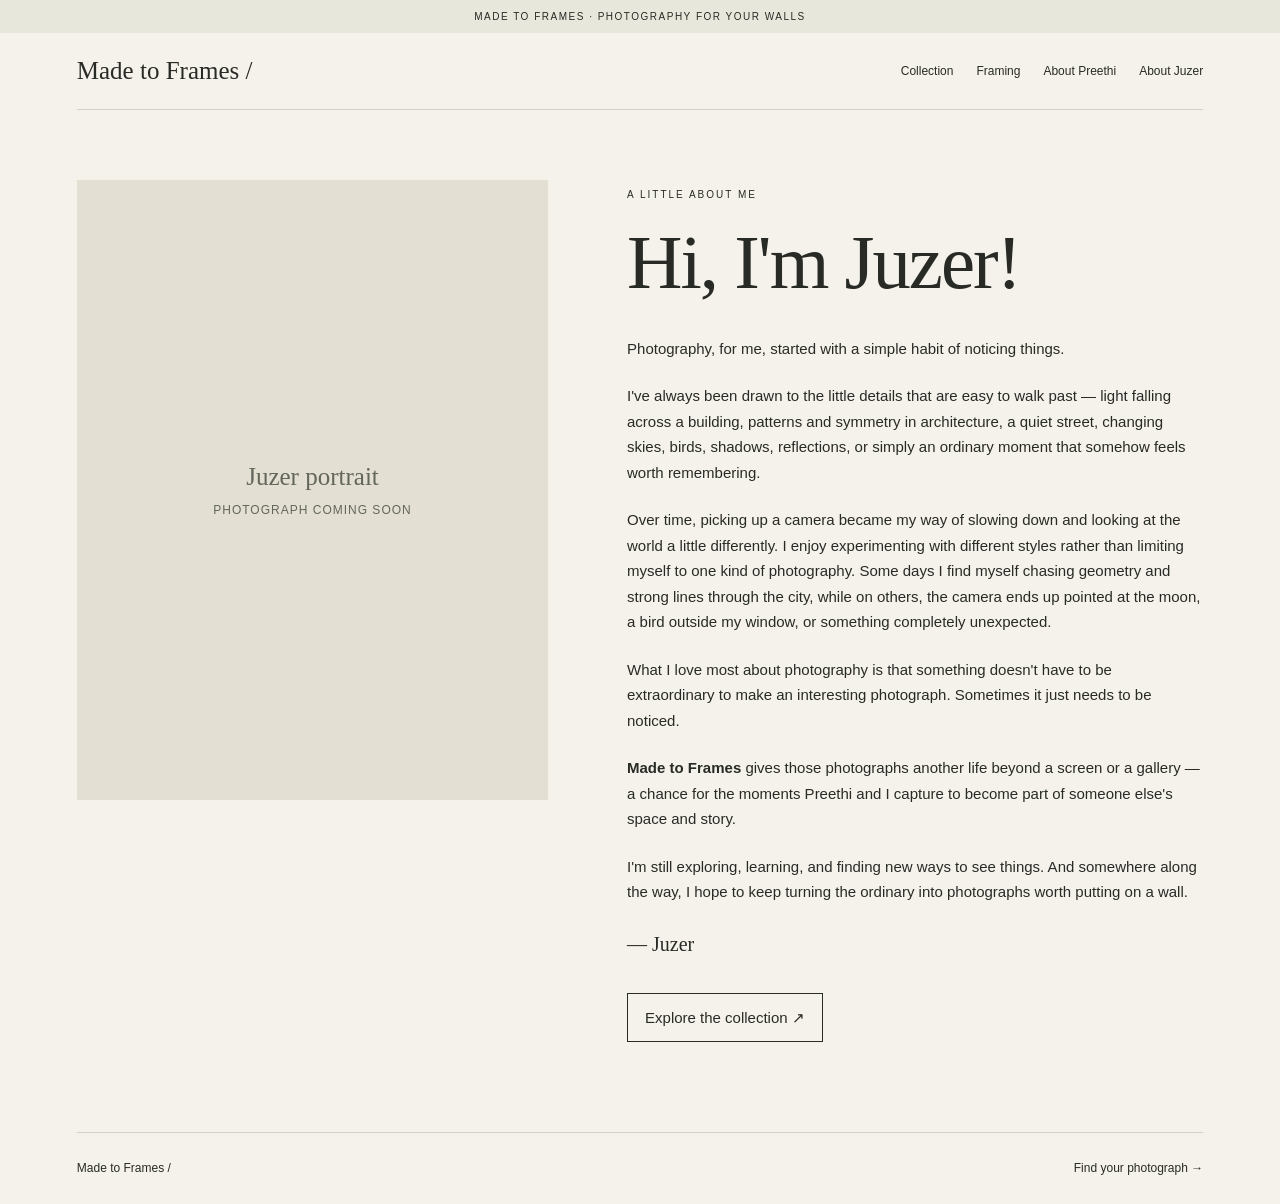
==== about-juzer.html @ ea9fee27 "Add Juzer About page" ====
<!doctype html><html lang="en"><head><meta charset="utf-8"><meta name="viewport" content="width=device-width,initial-scale=1"><title>About Juzer — Made to Frames</title><style>:root{--bg:#f5f2eb;--ink:#282b25;--line:#d3d1c6;--soft:#e8e7dc}*{box-sizing:border-box}body{margin:0;background:var(--bg);color:var(--ink);font:15px/1.7 Arial,sans-serif}a{color:inherit;text-decoration:none}.notice{text-align:center;padding:8px;font-size:10px;letter-spacing:1.5px;background:var(--soft)}header{margin:0 6%;padding:24px 0;border-bottom:1px solid var(--line);display:flex;justify-content:space-between;align-items:center;gap:20px}.logo{font:25px Georgia,serif}nav{display:flex;gap:23px;font-size:12px;flex-wrap:wrap}main{margin:0 6%}.about{padding:70px 0 90px;display:grid;grid-template-columns:.9fr 1.1fr;gap:7%;align-items:start}.portrait{background:#e4dfd3;min-height:620px;display:grid;place-items:center;text-align:center;padding:40px}.portrait-placeholder{font:25px Georgia,serif;color:#62665b}.portrait-placeholder small{display:block;font:12px Arial,sans-serif;margin-top:12px;letter-spacing:1px;text-transform:uppercase}.eyebrow{font-size:10px;letter-spacing:2px;text-transform:uppercase}h1{font:400 clamp(48px,6vw,86px)/1.02 Georgia,serif;letter-spacing:-2px;margin:18px 0 34px}.copy{max-width:680px}.copy p{margin:0 0 22px}.signature{font-family:Georgia,serif;font-size:20px}.button{cursor:pointer;border:1px solid var(--ink);padding:11px 17px;background:transparent;color:inherit;display:inline-block;margin-top:10px}.button:hover{background:var(--soft)}footer{display:flex;justify-content:space-between;gap:20px;margin:0 6%;padding:25px 0;border-top:1px solid var(--line);font-size:12px}@media(max-width:760px){header{align-items:flex-start;flex-direction:column}.about{grid-template-columns:1fr;padding:40px 0 60px}.portrait{min-height:430px}nav{width:100%;justify-content:space-between;gap:10px}}</style></head><body><div class="notice">MADE TO FRAMES · PHOTOGRAPHY FOR YOUR WALLS</div><header><a class="logo" href="index.html">Made to Frames /</a><nav><a href="index.html#collection">Collection</a><a href="index.html#frames">Framing</a><a href="about.html">About Preethi</a><a href="about-juzer.html">About Juzer</a></nav></header><main><section class="about"><div class="portrait"><div class="portrait-placeholder">Juzer portrait<small>Photograph coming soon</small></div></div><div class="copy"><span class="eyebrow">A little about me</span><h1>Hi, I'm Juzer!</h1><p>Photography, for me, started with a simple habit of noticing things.</p><p>I've always been drawn to the little details that are easy to walk past — light falling across a building, patterns and symmetry in architecture, a quiet street, changing skies, birds, shadows, reflections, or simply an ordinary moment that somehow feels worth remembering.</p><p>Over time, picking up a camera became my way of slowing down and looking at the world a little differently. I enjoy experimenting with different styles rather than limiting myself to one kind of photography. Some days I find myself chasing geometry and strong lines through the city, while on others, the camera ends up pointed at the moon, a bird outside my window, or something completely unexpected.</p><p>What I love most about photography is that something doesn't have to be extraordinary to make an interesting photograph. Sometimes it just needs to be noticed.</p><p><strong>Made to Frames</strong> gives those photographs another life beyond a screen or a gallery — a chance for the moments Preethi and I capture to become part of someone else's space and story.</p><p>I'm still exploring, learning, and finding new ways to see things. And somewhere along the way, I hope to keep turning the ordinary into photographs worth putting on a wall.</p><p class="signature">— Juzer</p><a class="button" href="index.html#collection">Explore the collection ↗</a></div></section></main><footer><span>Made to Frames /</span><a href="index.html#collection">Find your photograph →</a></footer></body></html>
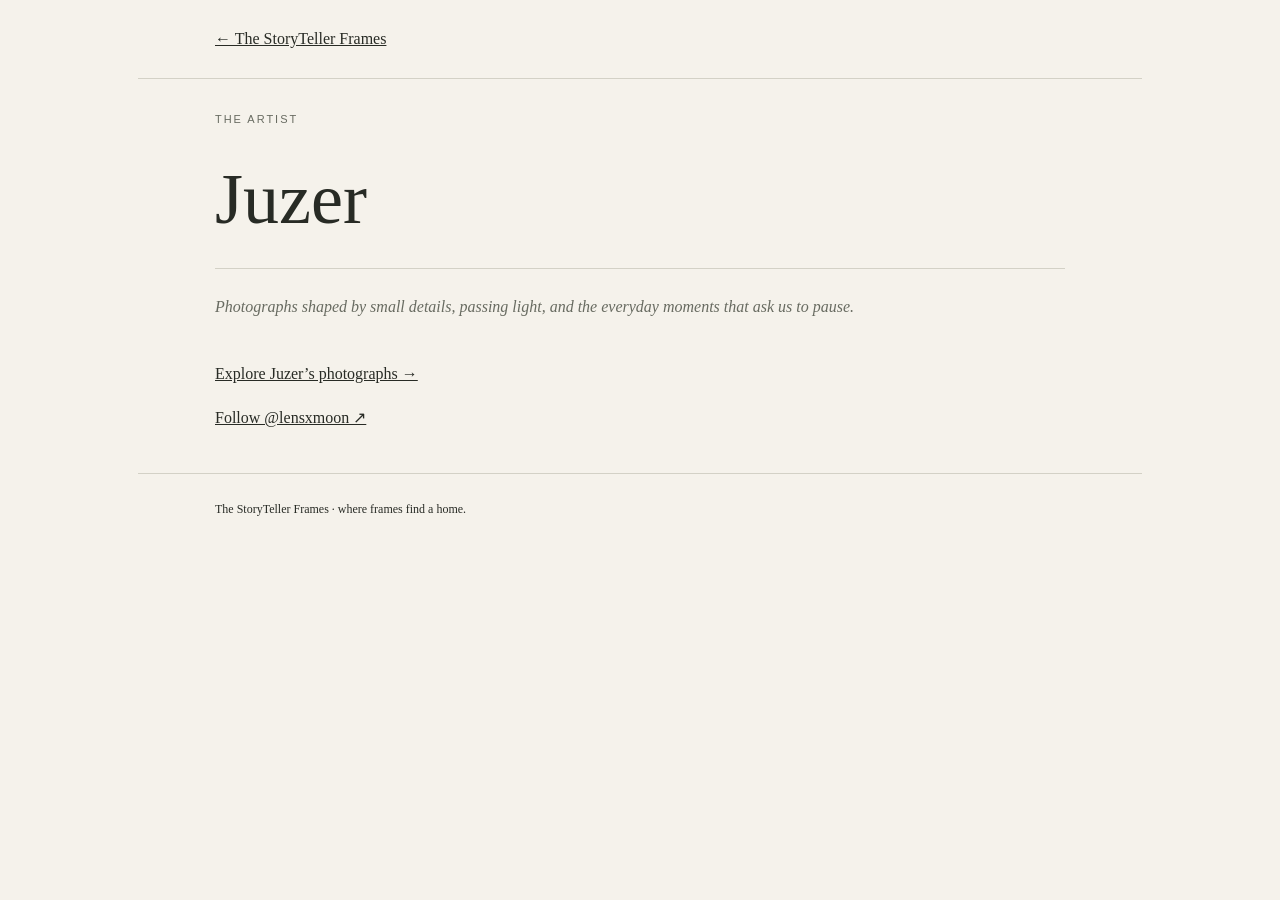
==== commit e6421683: "Build The StoryTeller Frames storefront and artist tools" ====
--- a/about-juzer.html
+++ b/about-juzer.html
@@ -1 +1 @@
-<!doctype html><html lang="en"><head><meta charset="utf-8"><meta name="viewport" content="width=device-width,initial-scale=1"><title>About Juzer — Made to Frames</title><style>:root{--bg:#f5f2eb;--ink:#282b25;--line:#d3d1c6;--soft:#e8e7dc}*{box-sizing:border-box}body{margin:0;background:var(--bg);color:var(--ink);font:15px/1.7 Arial,sans-serif}a{color:inherit;text-decoration:none}.notice{text-align:center;padding:8px;font-size:10px;letter-spacing:1.5px;background:var(--soft)}header{margin:0 6%;padding:24px 0;border-bottom:1px solid var(--line);display:flex;justify-content:space-between;align-items:center;gap:20px}.logo{font:25px Georgia,serif}nav{display:flex;gap:23px;font-size:12px;flex-wrap:wrap}main{margin:0 6%}.about{padding:70px 0 90px;display:grid;grid-template-columns:.9fr 1.1fr;gap:7%;align-items:start}.portrait{background:#e4dfd3;min-height:620px;display:grid;place-items:center;text-align:center;padding:40px}.portrait-placeholder{font:25px Georgia,serif;color:#62665b}.portrait-placeholder small{display:block;font:12px Arial,sans-serif;margin-top:12px;letter-spacing:1px;text-transform:uppercase}.eyebrow{font-size:10px;letter-spacing:2px;text-transform:uppercase}h1{font:400 clamp(48px,6vw,86px)/1.02 Georgia,serif;letter-spacing:-2px;margin:18px 0 34px}.copy{max-width:680px}.copy p{margin:0 0 22px}.signature{font-family:Georgia,serif;font-size:20px}.button{cursor:pointer;border:1px solid var(--ink);padding:11px 17px;background:transparent;color:inherit;display:inline-block;margin-top:10px}.button:hover{background:var(--soft)}footer{display:flex;justify-content:space-between;gap:20px;margin:0 6%;padding:25px 0;border-top:1px solid var(--line);font-size:12px}@media(max-width:760px){header{align-items:flex-start;flex-direction:column}.about{grid-template-columns:1fr;padding:40px 0 60px}.portrait{min-height:430px}nav{width:100%;justify-content:space-between;gap:10px}}</style></head><body><div class="notice">MADE TO FRAMES · PHOTOGRAPHY FOR YOUR WALLS</div><header><a class="logo" href="index.html">Made to Frames /</a><nav><a href="index.html#collection">Collection</a><a href="index.html#frames">Framing</a><a href="about.html">About Preethi</a><a href="about-juzer.html">About Juzer</a></nav></header><main><section class="about"><div class="portrait"><div class="portrait-placeholder">Juzer portrait<small>Photograph coming soon</small></div></div><div class="copy"><span class="eyebrow">A little about me</span><h1>Hi, I'm Juzer!</h1><p>Photography, for me, started with a simple habit of noticing things.</p><p>I've always been drawn to the little details that are easy to walk past — light falling across a building, patterns and symmetry in architecture, a quiet street, changing skies, birds, shadows, reflections, or simply an ordinary moment that somehow feels worth remembering.</p><p>Over time, picking up a camera became my way of slowing down and looking at the world a little differently. I enjoy experimenting with different styles rather than limiting myself to one kind of photography. Some days I find myself chasing geometry and strong lines through the city, while on others, the camera ends up pointed at the moon, a bird outside my window, or something completely unexpected.</p><p>What I love most about photography is that something doesn't have to be extraordinary to make an interesting photograph. Sometimes it just needs to be noticed.</p><p><strong>Made to Frames</strong> gives those photographs another life beyond a screen or a gallery — a chance for the moments Preethi and I capture to become part of someone else's space and story.</p><p>I'm still exploring, learning, and finding new ways to see things. And somewhere along the way, I hope to keep turning the ordinary into photographs worth putting on a wall.</p><p class="signature">— Juzer</p><a class="button" href="index.html#collection">Explore the collection ↗</a></div></section></main><footer><span>Made to Frames /</span><a href="index.html#collection">Find your photograph →</a></footer></body></html>+<!doctype html><html lang="en"><head><meta charset="utf-8"><meta name="viewport" content="width=device-width,initial-scale=1"><title>About Juzer — The StoryTeller Frames</title><meta name="viewport" content="width=device-width,initial-scale=1"><style>body{margin:0;background:#f5f2eb;color:#282b25;font:16px/1.75 Georgia,serif}header,main,footer{margin:auto;max-width:850px;padding:25px 6%}header,footer{border-bottom:1px solid #d3d1c6}footer{border-top:1px solid #d3d1c6;border-bottom:0;font-size:12px}a{color:inherit}h1{font-size:clamp(42px,8vw,72px);font-weight:400;line-height:1.05;margin:30px 0}.eyebrow{font:11px Arial,sans-serif;letter-spacing:.18em;text-transform:uppercase;color:#686b61}.note{padding:24px 0;border-top:1px solid #d3d1c6;color:#686b61;font:italic 16px/1.7 Georgia,serif}</style></head><body><header><a href="index.html">← The StoryTeller Frames</a></header><main><span class="eyebrow">The artist</span><h1>Juzer</h1><p class="note">Photographs shaped by small details, passing light, and the everyday moments that ask us to pause.</p><p><a href="artist.html?artist=Juzer">Explore Juzer’s photographs →</a></p><p><a href="https://www.instagram.com/lensxmoon/" target="_blank" rel="noopener">Follow @lensxmoon ↗</a></p></main><footer>The StoryTeller Frames · where frames find a home.</footer></body></html>
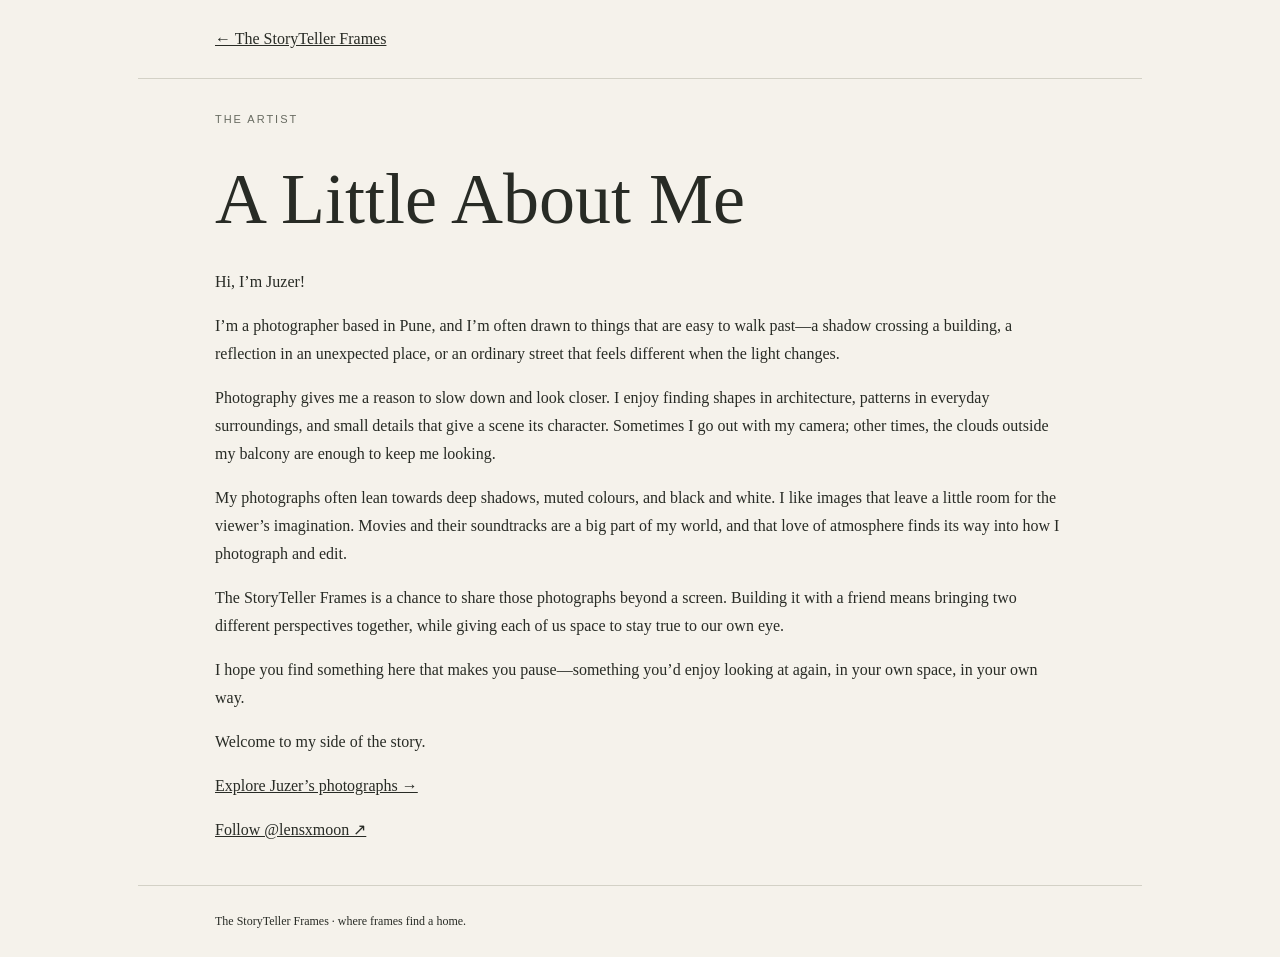
==== commit d2110feb: "Add Juzer's approved artist biography" ====
--- a/about-juzer.html
+++ b/about-juzer.html
@@ -1 +1 @@
-<!doctype html><html lang="en"><head><meta charset="utf-8"><meta name="viewport" content="width=device-width,initial-scale=1"><title>About Juzer — The StoryTeller Frames</title><meta name="viewport" content="width=device-width,initial-scale=1"><style>body{margin:0;background:#f5f2eb;color:#282b25;font:16px/1.75 Georgia,serif}header,main,footer{margin:auto;max-width:850px;padding:25px 6%}header,footer{border-bottom:1px solid #d3d1c6}footer{border-top:1px solid #d3d1c6;border-bottom:0;font-size:12px}a{color:inherit}h1{font-size:clamp(42px,8vw,72px);font-weight:400;line-height:1.05;margin:30px 0}.eyebrow{font:11px Arial,sans-serif;letter-spacing:.18em;text-transform:uppercase;color:#686b61}.note{padding:24px 0;border-top:1px solid #d3d1c6;color:#686b61;font:italic 16px/1.7 Georgia,serif}</style></head><body><header><a href="index.html">← The StoryTeller Frames</a></header><main><span class="eyebrow">The artist</span><h1>Juzer</h1><p class="note">Photographs shaped by small details, passing light, and the everyday moments that ask us to pause.</p><p><a href="artist.html?artist=Juzer">Explore Juzer’s photographs →</a></p><p><a href="https://www.instagram.com/lensxmoon/" target="_blank" rel="noopener">Follow @lensxmoon ↗</a></p></main><footer>The StoryTeller Frames · where frames find a home.</footer></body></html>
+<!doctype html><html lang="en"><head><meta charset="utf-8"><meta name="viewport" content="width=device-width,initial-scale=1"><title>About Juzer — The StoryTeller Frames</title><meta name="viewport" content="width=device-width,initial-scale=1"><style>body{margin:0;background:#f5f2eb;color:#282b25;font:16px/1.75 Georgia,serif}header,main,footer{margin:auto;max-width:850px;padding:25px 6%}header,footer{border-bottom:1px solid #d3d1c6}footer{border-top:1px solid #d3d1c6;border-bottom:0;font-size:12px}a{color:inherit}h1{font-size:clamp(42px,8vw,72px);font-weight:400;line-height:1.05;margin:30px 0}.eyebrow{font:11px Arial,sans-serif;letter-spacing:.18em;text-transform:uppercase;color:#686b61}.note{padding:24px 0;border-top:1px solid #d3d1c6;color:#686b61;font:italic 16px/1.7 Georgia,serif}</style></head><body><header><a href="index.html">← The StoryTeller Frames</a></header><main><span class="eyebrow">The artist</span><h1>A Little About Me</h1><p>Hi, I’m Juzer!</p><p>I’m a photographer based in Pune, and I’m often drawn to things that are easy to walk past—a shadow crossing a building, a reflection in an unexpected place, or an ordinary street that feels different when the light changes.</p><p>Photography gives me a reason to slow down and look closer. I enjoy finding shapes in architecture, patterns in everyday surroundings, and small details that give a scene its character. Sometimes I go out with my camera; other times, the clouds outside my balcony are enough to keep me looking.</p><p>My photographs often lean towards deep shadows, muted colours, and black and white. I like images that leave a little room for the viewer’s imagination. Movies and their soundtracks are a big part of my world, and that love of atmosphere finds its way into how I photograph and edit.</p><p>The StoryTeller Frames is a chance to share those photographs beyond a screen. Building it with a friend means bringing two different perspectives together, while giving each of us space to stay true to our own eye.</p><p>I hope you find something here that makes you pause—something you’d enjoy looking at again, in your own space, in your own way.</p><p>Welcome to my side of the story.</p><p><a href="artist.html?artist=Juzer">Explore Juzer’s photographs →</a></p><p><a href="https://www.instagram.com/lensxmoon/" target="_blank" rel="noopener">Follow @lensxmoon ↗</a></p></main><footer>The StoryTeller Frames · where frames find a home.</footer></body></html>
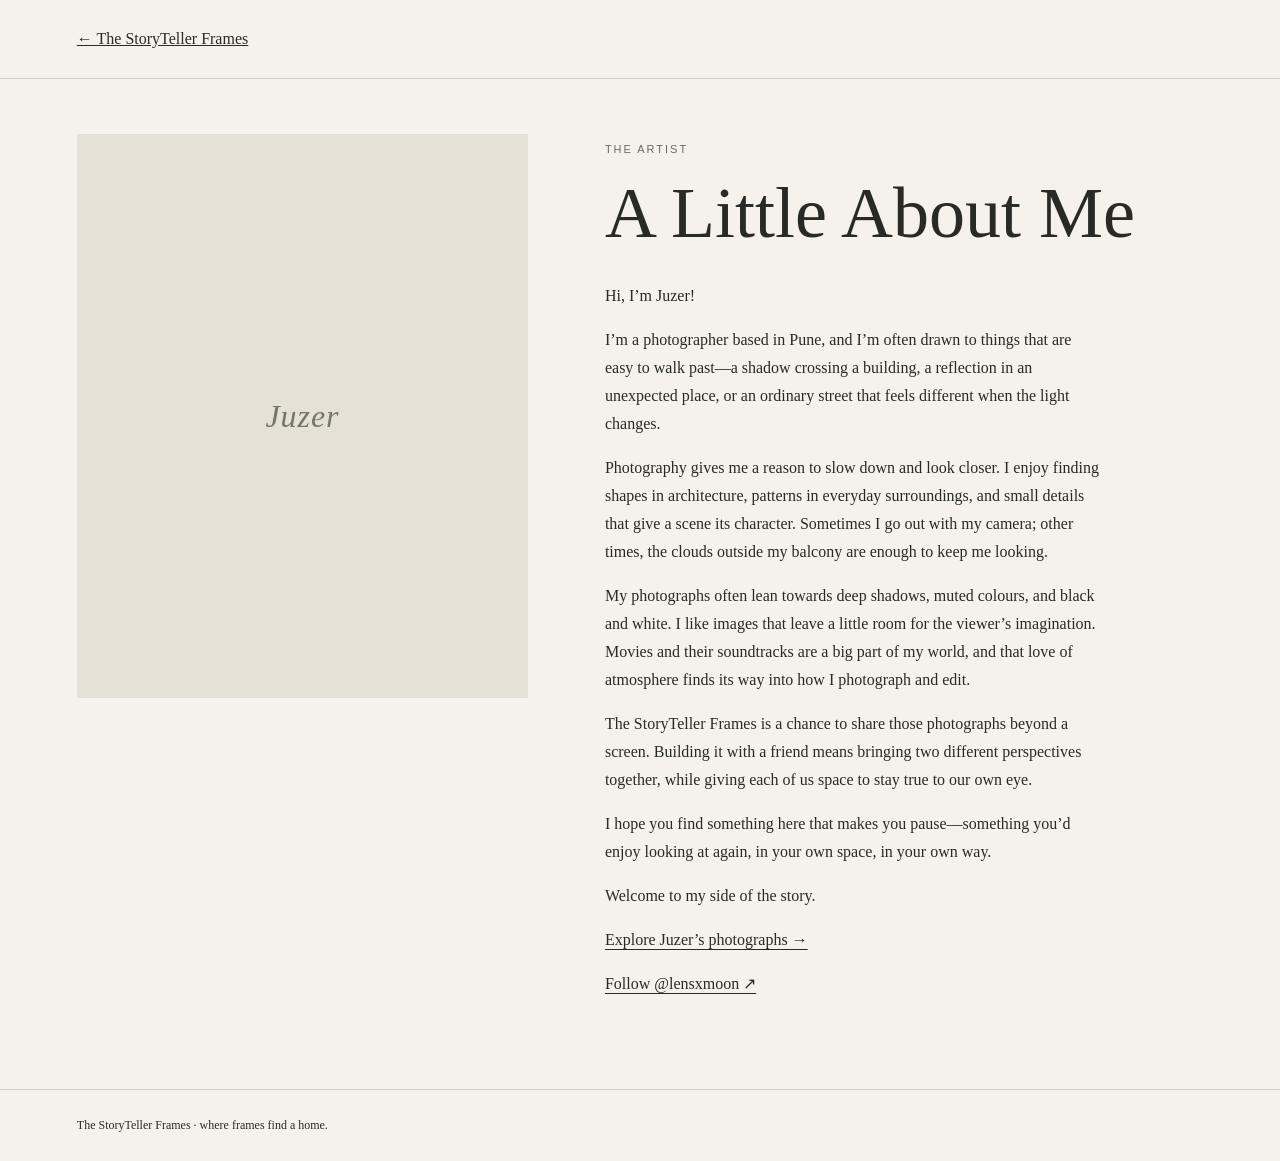
==== commit 071c98f7: "Add editorial curtain-reveal layout to Juzer about page" ====
--- a/about-juzer.html
+++ b/about-juzer.html
@@ -1 +1 @@
-<!doctype html><html lang="en"><head><meta charset="utf-8"><meta name="viewport" content="width=device-width,initial-scale=1"><title>About Juzer — The StoryTeller Frames</title><meta name="viewport" content="width=device-width,initial-scale=1"><style>body{margin:0;background:#f5f2eb;color:#282b25;font:16px/1.75 Georgia,serif}header,main,footer{margin:auto;max-width:850px;padding:25px 6%}header,footer{border-bottom:1px solid #d3d1c6}footer{border-top:1px solid #d3d1c6;border-bottom:0;font-size:12px}a{color:inherit}h1{font-size:clamp(42px,8vw,72px);font-weight:400;line-height:1.05;margin:30px 0}.eyebrow{font:11px Arial,sans-serif;letter-spacing:.18em;text-transform:uppercase;color:#686b61}.note{padding:24px 0;border-top:1px solid #d3d1c6;color:#686b61;font:italic 16px/1.7 Georgia,serif}</style></head><body><header><a href="index.html">← The StoryTeller Frames</a></header><main><span class="eyebrow">The artist</span><h1>A Little About Me</h1><p>Hi, I’m Juzer!</p><p>I’m a photographer based in Pune, and I’m often drawn to things that are easy to walk past—a shadow crossing a building, a reflection in an unexpected place, or an ordinary street that feels different when the light changes.</p><p>Photography gives me a reason to slow down and look closer. I enjoy finding shapes in architecture, patterns in everyday surroundings, and small details that give a scene its character. Sometimes I go out with my camera; other times, the clouds outside my balcony are enough to keep me looking.</p><p>My photographs often lean towards deep shadows, muted colours, and black and white. I like images that leave a little room for the viewer’s imagination. Movies and their soundtracks are a big part of my world, and that love of atmosphere finds its way into how I photograph and edit.</p><p>The StoryTeller Frames is a chance to share those photographs beyond a screen. Building it with a friend means bringing two different perspectives together, while giving each of us space to stay true to our own eye.</p><p>I hope you find something here that makes you pause—something you’d enjoy looking at again, in your own space, in your own way.</p><p>Welcome to my side of the story.</p><p><a href="artist.html?artist=Juzer">Explore Juzer’s photographs →</a></p><p><a href="https://www.instagram.com/lensxmoon/" target="_blank" rel="noopener">Follow @lensxmoon ↗</a></p></main><footer>The StoryTeller Frames · where frames find a home.</footer></body></html>
+<!doctype html><html lang="en"><head><meta charset="utf-8"><meta name="viewport" content="width=device-width,initial-scale=1"><title>About Juzer — The StoryTeller Frames</title><meta name="viewport" content="width=device-width,initial-scale=1"><style>body{margin:0;background:#f5f2eb;color:#282b25;font:16px/1.75 Georgia,serif}header,main,footer{margin:auto;max-width:850px;padding:25px 6%}header,footer{border-bottom:1px solid #d3d1c6}footer{border-top:1px solid #d3d1c6;border-bottom:0;font-size:12px}a{color:inherit}h1{font-size:clamp(42px,8vw,72px);font-weight:400;line-height:1.05;margin:30px 0}.eyebrow{font:11px Arial,sans-serif;letter-spacing:.18em;text-transform:uppercase;color:#686b61}.note{padding:24px 0;border-top:1px solid #d3d1c6;color:#686b61;font:italic 16px/1.7 Georgia,serif}</style><style id="editorial-reveal">header,main,footer{max-width:1160px}main{padding-top:55px;padding-bottom:75px}.about-layout{display:grid;grid-template-columns:minmax(0,.86fr) minmax(0,1.14fr);gap:clamp(30px,6vw,90px);align-items:start}.portrait-wrap{position:sticky;top:24px;overflow:hidden;background:#e5e1d7;min-height:440px;aspect-ratio:4/5}.portrait-wrap img{width:100%;height:100%;object-fit:cover;display:block;animation:portraitZoom 1.35s ease-out both}.portrait-wrap::after{content:"";position:absolute;inset:0;background:#f5f2eb;transform-origin:top;animation:curtainUp 1.2s cubic-bezier(.76,0,.24,1) forwards;pointer-events:none}.portrait-fallback{position:absolute;inset:0;display:grid;place-content:center;text-align:center;color:#777568;font:italic 32px Georgia,serif;letter-spacing:.03em}.about-copy{animation:copyIn .85s .2s ease-out both}.about-copy h1{margin-top:14px}.about-copy p{max-width:62ch}.about-copy a{text-underline-offset:4px}@keyframes curtainUp{0%{transform:translateY(0)}100%{transform:translateY(-101%)}}@keyframes portraitZoom{from{transform:scale(1.055)}to{transform:scale(1)}}@keyframes copyIn{from{opacity:0;transform:translateY(16px)}to{opacity:1;transform:translateY(0)}}@media(max-width:760px){main{padding-top:28px}.about-layout{grid-template-columns:1fr;gap:26px}.portrait-wrap{position:relative;top:auto;min-height:0;aspect-ratio:4/4.5;max-height:520px}.about-copy h1{margin-top:8px}}@media(prefers-reduced-motion:reduce){.portrait-wrap::after{display:none}.portrait-wrap img,.about-copy{animation:none}}</style></head><body><header><a href="index.html">← The StoryTeller Frames</a></header><main><div class="about-layout"><div class="portrait-wrap" aria-label="Juzer portrait area"><div class="portrait-fallback" id="portraitFallback">Juzer</div><img src="images/juzer-portrait.jpg" alt="Portrait of Juzer" id="artistPortrait" decoding="async" onerror="this.style.display='none'" onload="document.getElementById('portraitFallback').style.display='none'"></div><div class="about-copy"><span class="eyebrow">The artist</span><h1>A Little About Me</h1><p>Hi, I’m Juzer!</p><p>I’m a photographer based in Pune, and I’m often drawn to things that are easy to walk past—a shadow crossing a building, a reflection in an unexpected place, or an ordinary street that feels different when the light changes.</p><p>Photography gives me a reason to slow down and look closer. I enjoy finding shapes in architecture, patterns in everyday surroundings, and small details that give a scene its character. Sometimes I go out with my camera; other times, the clouds outside my balcony are enough to keep me looking.</p><p>My photographs often lean towards deep shadows, muted colours, and black and white. I like images that leave a little room for the viewer’s imagination. Movies and their soundtracks are a big part of my world, and that love of atmosphere finds its way into how I photograph and edit.</p><p>The StoryTeller Frames is a chance to share those photographs beyond a screen. Building it with a friend means bringing two different perspectives together, while giving each of us space to stay true to our own eye.</p><p>I hope you find something here that makes you pause—something you’d enjoy looking at again, in your own space, in your own way.</p><p>Welcome to my side of the story.</p><p><a href="artist.html?artist=Juzer">Explore Juzer’s photographs →</a></p><p><a href="https://www.instagram.com/lensxmoon/" target="_blank" rel="noopener">Follow @lensxmoon ↗</a></p></div></div></main><footer>The StoryTeller Frames · where frames find a home.</footer></body></html>
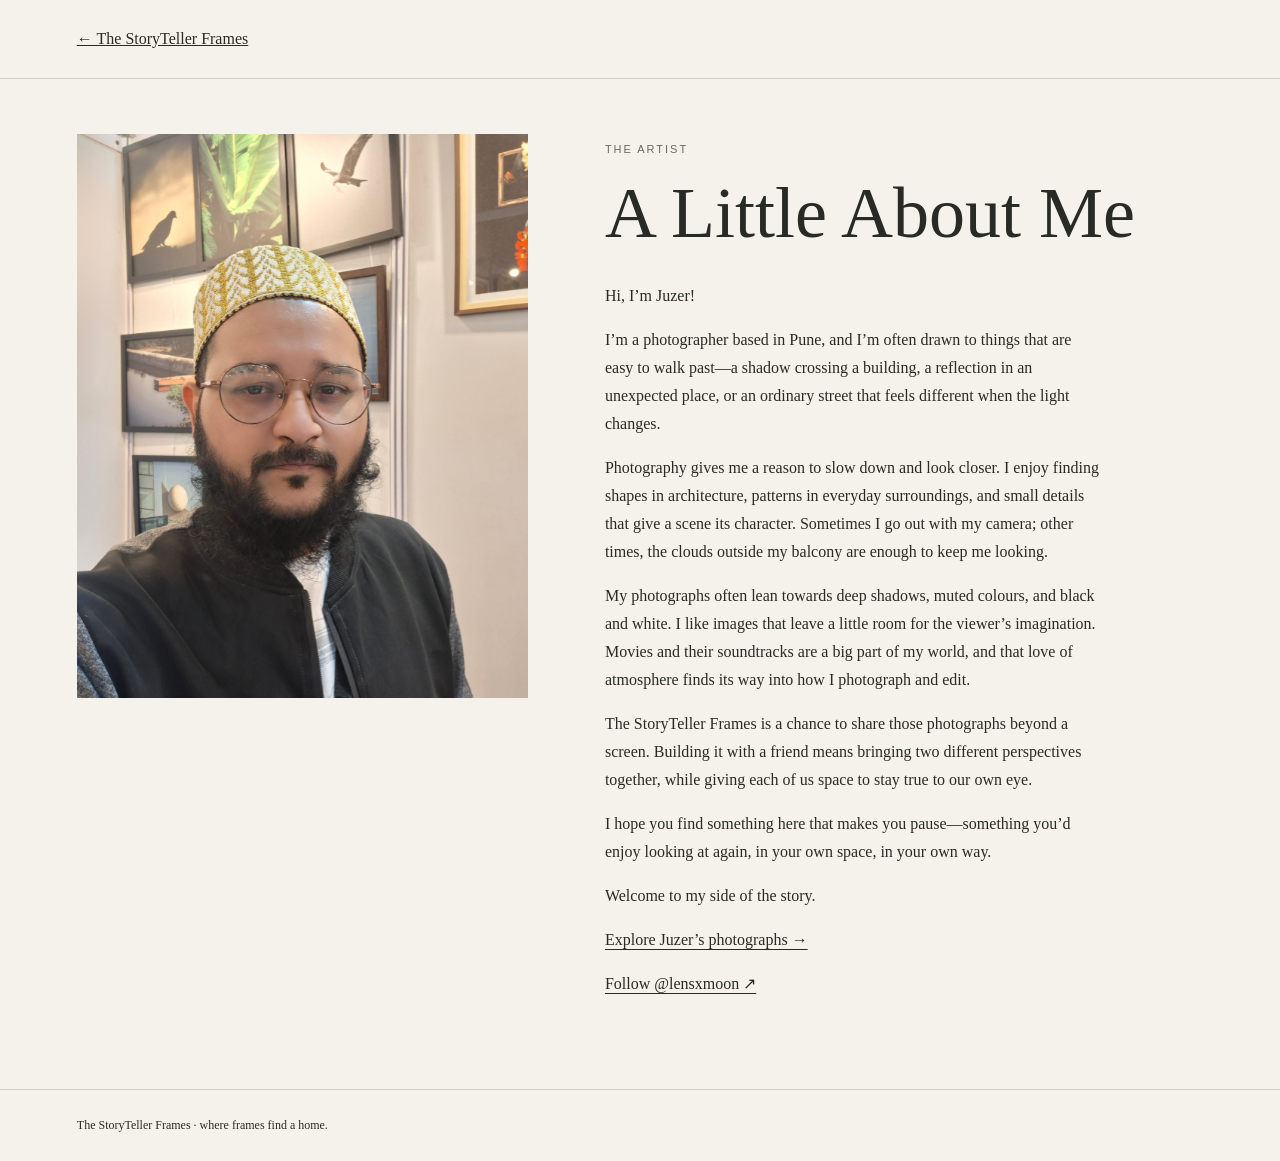
==== commit 925c1563: "Match Juzer About portrait to uploaded exhibition photo filename" ====
--- a/about-juzer.html
+++ b/about-juzer.html
@@ -1 +1 @@
-<!doctype html><html lang="en"><head><meta charset="utf-8"><meta name="viewport" content="width=device-width,initial-scale=1"><title>About Juzer — The StoryTeller Frames</title><meta name="viewport" content="width=device-width,initial-scale=1"><style>body{margin:0;background:#f5f2eb;color:#282b25;font:16px/1.75 Georgia,serif}header,main,footer{margin:auto;max-width:850px;padding:25px 6%}header,footer{border-bottom:1px solid #d3d1c6}footer{border-top:1px solid #d3d1c6;border-bottom:0;font-size:12px}a{color:inherit}h1{font-size:clamp(42px,8vw,72px);font-weight:400;line-height:1.05;margin:30px 0}.eyebrow{font:11px Arial,sans-serif;letter-spacing:.18em;text-transform:uppercase;color:#686b61}.note{padding:24px 0;border-top:1px solid #d3d1c6;color:#686b61;font:italic 16px/1.7 Georgia,serif}</style><style id="editorial-reveal">header,main,footer{max-width:1160px}main{padding-top:55px;padding-bottom:75px}.about-layout{display:grid;grid-template-columns:minmax(0,.86fr) minmax(0,1.14fr);gap:clamp(30px,6vw,90px);align-items:start}.portrait-wrap{position:sticky;top:24px;overflow:hidden;background:#e5e1d7;min-height:440px;aspect-ratio:4/5}.portrait-wrap img{width:100%;height:100%;object-fit:cover;display:block;animation:portraitZoom 1.35s ease-out both}.portrait-wrap::after{content:"";position:absolute;inset:0;background:#f5f2eb;transform-origin:top;animation:curtainUp 1.2s cubic-bezier(.76,0,.24,1) forwards;pointer-events:none}.portrait-fallback{position:absolute;inset:0;display:grid;place-content:center;text-align:center;color:#777568;font:italic 32px Georgia,serif;letter-spacing:.03em}.about-copy{animation:copyIn .85s .2s ease-out both}.about-copy h1{margin-top:14px}.about-copy p{max-width:62ch}.about-copy a{text-underline-offset:4px}@keyframes curtainUp{0%{transform:translateY(0)}100%{transform:translateY(-101%)}}@keyframes portraitZoom{from{transform:scale(1.055)}to{transform:scale(1)}}@keyframes copyIn{from{opacity:0;transform:translateY(16px)}to{opacity:1;transform:translateY(0)}}@media(max-width:760px){main{padding-top:28px}.about-layout{grid-template-columns:1fr;gap:26px}.portrait-wrap{position:relative;top:auto;min-height:0;aspect-ratio:4/4.5;max-height:520px}.about-copy h1{margin-top:8px}}@media(prefers-reduced-motion:reduce){.portrait-wrap::after{display:none}.portrait-wrap img,.about-copy{animation:none}}</style></head><body><header><a href="index.html">← The StoryTeller Frames</a></header><main><div class="about-layout"><div class="portrait-wrap" aria-label="Juzer portrait area"><div class="portrait-fallback" id="portraitFallback">Juzer</div><img src="images/juzer-portrait.jpg" alt="Portrait of Juzer" id="artistPortrait" decoding="async" onerror="this.style.display='none'" onload="document.getElementById('portraitFallback').style.display='none'"></div><div class="about-copy"><span class="eyebrow">The artist</span><h1>A Little About Me</h1><p>Hi, I’m Juzer!</p><p>I’m a photographer based in Pune, and I’m often drawn to things that are easy to walk past—a shadow crossing a building, a reflection in an unexpected place, or an ordinary street that feels different when the light changes.</p><p>Photography gives me a reason to slow down and look closer. I enjoy finding shapes in architecture, patterns in everyday surroundings, and small details that give a scene its character. Sometimes I go out with my camera; other times, the clouds outside my balcony are enough to keep me looking.</p><p>My photographs often lean towards deep shadows, muted colours, and black and white. I like images that leave a little room for the viewer’s imagination. Movies and their soundtracks are a big part of my world, and that love of atmosphere finds its way into how I photograph and edit.</p><p>The StoryTeller Frames is a chance to share those photographs beyond a screen. Building it with a friend means bringing two different perspectives together, while giving each of us space to stay true to our own eye.</p><p>I hope you find something here that makes you pause—something you’d enjoy looking at again, in your own space, in your own way.</p><p>Welcome to my side of the story.</p><p><a href="artist.html?artist=Juzer">Explore Juzer’s photographs →</a></p><p><a href="https://www.instagram.com/lensxmoon/" target="_blank" rel="noopener">Follow @lensxmoon ↗</a></p></div></div></main><footer>The StoryTeller Frames · where frames find a home.</footer></body></html>
+<!doctype html><html lang="en"><head><meta charset="utf-8"><meta name="viewport" content="width=device-width,initial-scale=1"><title>About Juzer — The StoryTeller Frames</title><meta name="viewport" content="width=device-width,initial-scale=1"><style>body{margin:0;background:#f5f2eb;color:#282b25;font:16px/1.75 Georgia,serif}header,main,footer{margin:auto;max-width:850px;padding:25px 6%}header,footer{border-bottom:1px solid #d3d1c6}footer{border-top:1px solid #d3d1c6;border-bottom:0;font-size:12px}a{color:inherit}h1{font-size:clamp(42px,8vw,72px);font-weight:400;line-height:1.05;margin:30px 0}.eyebrow{font:11px Arial,sans-serif;letter-spacing:.18em;text-transform:uppercase;color:#686b61}.note{padding:24px 0;border-top:1px solid #d3d1c6;color:#686b61;font:italic 16px/1.7 Georgia,serif}</style><style id="editorial-reveal">header,main,footer{max-width:1160px}main{padding-top:55px;padding-bottom:75px}.about-layout{display:grid;grid-template-columns:minmax(0,.86fr) minmax(0,1.14fr);gap:clamp(30px,6vw,90px);align-items:start}.portrait-wrap{position:sticky;top:24px;overflow:hidden;background:#e5e1d7;min-height:440px;aspect-ratio:4/5}.portrait-wrap img{width:100%;height:100%;object-fit:cover;display:block;animation:portraitZoom 1.35s ease-out both}.portrait-wrap::after{content:"";position:absolute;inset:0;background:#f5f2eb;transform-origin:top;animation:curtainUp 1.2s cubic-bezier(.76,0,.24,1) forwards;pointer-events:none}.portrait-fallback{position:absolute;inset:0;display:grid;place-content:center;text-align:center;color:#777568;font:italic 32px Georgia,serif;letter-spacing:.03em}.about-copy{animation:copyIn .85s .2s ease-out both}.about-copy h1{margin-top:14px}.about-copy p{max-width:62ch}.about-copy a{text-underline-offset:4px}@keyframes curtainUp{0%{transform:translateY(0)}100%{transform:translateY(-101%)}}@keyframes portraitZoom{from{transform:scale(1.055)}to{transform:scale(1)}}@keyframes copyIn{from{opacity:0;transform:translateY(16px)}to{opacity:1;transform:translateY(0)}}@media(max-width:760px){main{padding-top:28px}.about-layout{grid-template-columns:1fr;gap:26px}.portrait-wrap{position:relative;top:auto;min-height:0;aspect-ratio:4/4.5;max-height:520px}.about-copy h1{margin-top:8px}}@media(prefers-reduced-motion:reduce){.portrait-wrap::after{display:none}.portrait-wrap img,.about-copy{animation:none}}</style></head><body><header><a href="index.html">← The StoryTeller Frames</a></header><main><div class="about-layout"><div class="portrait-wrap" aria-label="Juzer portrait area"><div class="portrait-fallback" id="portraitFallback">Juzer</div><img src="images/20261127_123056.jpg" alt="Portrait of Juzer" id="artistPortrait" decoding="async" onerror="this.style.display='none'" onload="document.getElementById('portraitFallback').style.display='none'"></div><div class="about-copy"><span class="eyebrow">The artist</span><h1>A Little About Me</h1><p>Hi, I’m Juzer!</p><p>I’m a photographer based in Pune, and I’m often drawn to things that are easy to walk past—a shadow crossing a building, a reflection in an unexpected place, or an ordinary street that feels different when the light changes.</p><p>Photography gives me a reason to slow down and look closer. I enjoy finding shapes in architecture, patterns in everyday surroundings, and small details that give a scene its character. Sometimes I go out with my camera; other times, the clouds outside my balcony are enough to keep me looking.</p><p>My photographs often lean towards deep shadows, muted colours, and black and white. I like images that leave a little room for the viewer’s imagination. Movies and their soundtracks are a big part of my world, and that love of atmosphere finds its way into how I photograph and edit.</p><p>The StoryTeller Frames is a chance to share those photographs beyond a screen. Building it with a friend means bringing two different perspectives together, while giving each of us space to stay true to our own eye.</p><p>I hope you find something here that makes you pause—something you’d enjoy looking at again, in your own space, in your own way.</p><p>Welcome to my side of the story.</p><p><a href="artist.html?artist=Juzer">Explore Juzer’s photographs →</a></p><p><a href="https://www.instagram.com/lensxmoon/" target="_blank" rel="noopener">Follow @lensxmoon ↗</a></p></div></div></main><footer>The StoryTeller Frames · where frames find a home.</footer></body></html>
